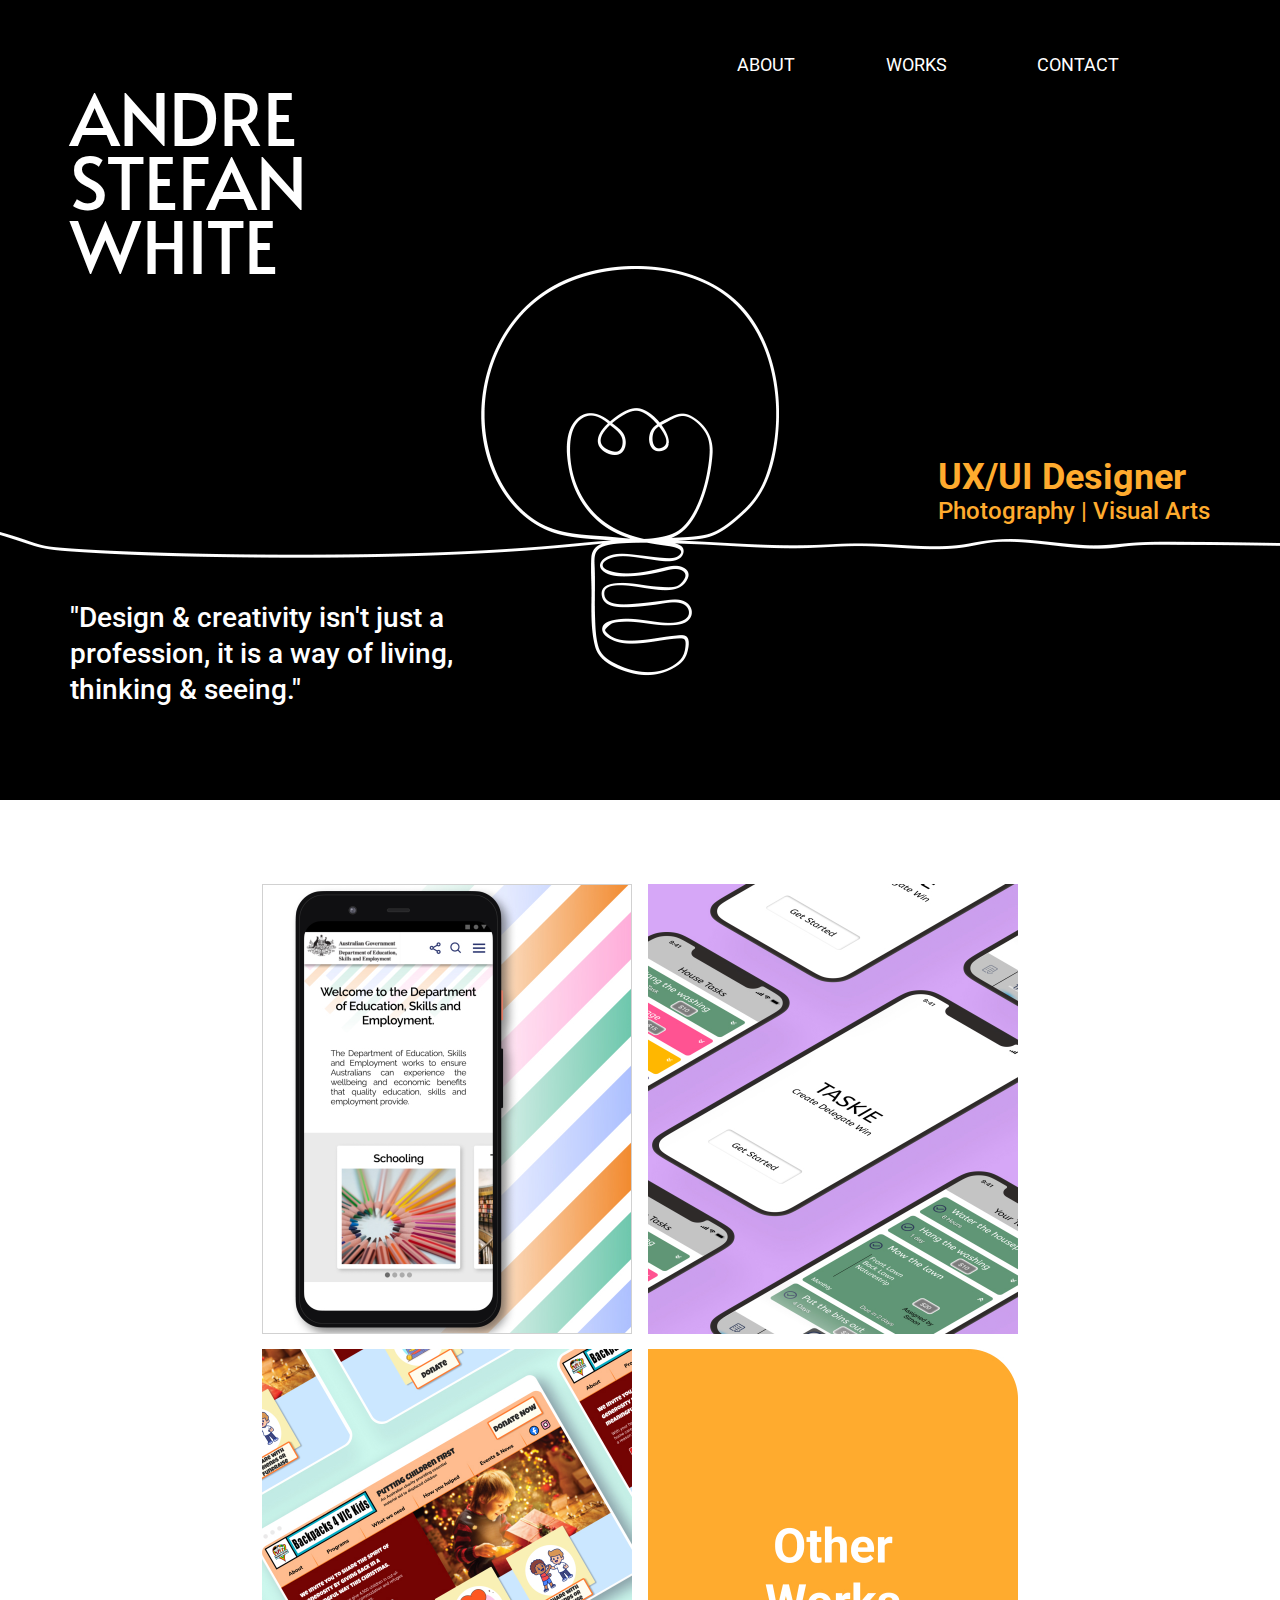
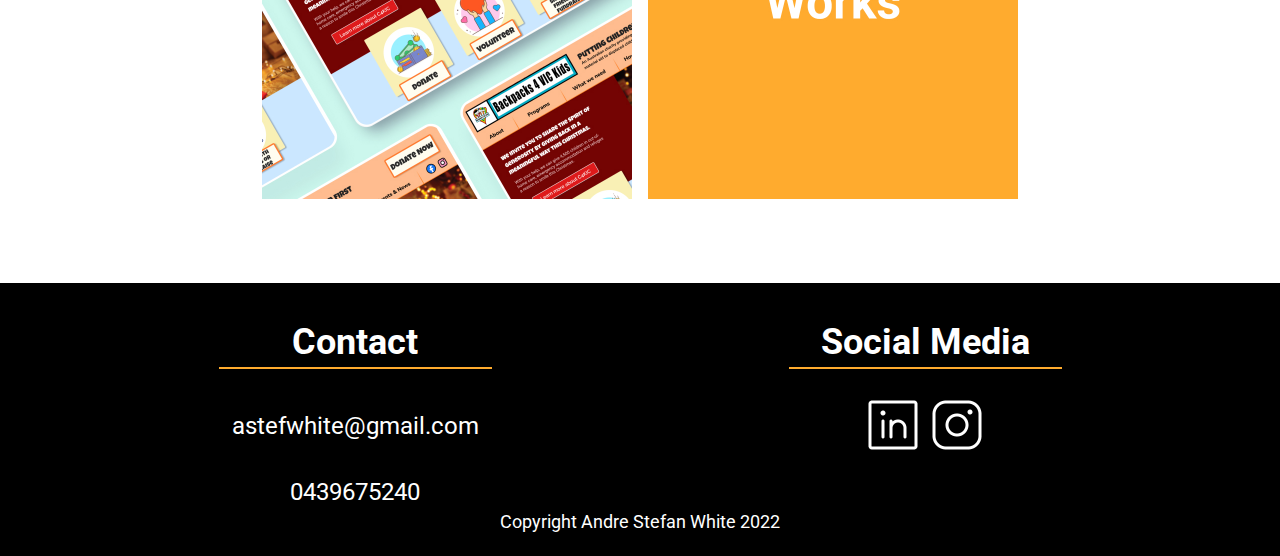
==== index.html @ 2cd82240 "jQuery and keyframe animations added" ====
<!DOCTYPE html>
<html>
    <head>
        <link href="CSS/styles.css" type="text/css" rel="stylesheet">
        <link rel="preconnect" href="https://fonts.googleapis.com">
        <link rel="preconnect" href="https://fonts.gstatic.com" crossorigin>
        <link href="https://fonts.googleapis.com/css2?family=Open+Sans&family=Roboto&display=swap" rel="stylesheet">
        <link rel="preconnect" href="https://fonts.googleapis.com">
        <link rel="preconnect" href="https://fonts.gstatic.com" crossorigin>
        <link href="https://fonts.googleapis.com/css2?family=Alata&display=swap" rel="stylesheet">
       </head>
    <body>
          <!--nav bar-->

        <header id="mainTaskbar">
            <div id="taskBarContent" class="homeNav">
                <a href="./index.html">
                    <img src="images/logoAlt.png" class="logoAlt">
                </a>
                <nav class="mainHeader">
                    <a href="./about.html">ABOUT</a>
                    <a href="./works.html">WORKS</a>
                    <a href="#contact">CONTACT</a>
                </nav>
                <div class="dropdownContainer">
                    <img id="hamburger" src="images/hamburgerDark.png">
                    <ul id="dropdown">
                        <a href="./about.html">ABOUT</a>
                        <a href="./works.html">WORKS</a>
                        <a href="#contact">CONTACT</a>
                    </ul>
                </div>
            </div>
        </header>

        <!-- hero section here-->
        <section id="heroZone" class="homeHero">
            <div id="heroGrid">
                <p class="bigLogo">ANDRE STEFAN WHITE</p>
                <h2 class="quote">"Design & creativity isn't just a profession, it is a way of living, thinking & seeing."</h2>
                <div class="mytitle">
                    <h1>UX/UI Designer</h1>
                    <h2>Photography | Visual Arts</h2>
                </div>
            </div>
           
        </section>

        <!--Content section here-->
        <section id="contentSection">
            <div id="contentGrid">
                <canvas id="cards1" class="contentGridArea"></canvas>
                <canvas id="cards2" class="contentGridArea"></canvas>
                <canvas id="cards3" class="contentGridArea"></canvas>
                <canvas id="cards4" class="contentGridArea"></canvas>
            </div>            
        </section>

        <!--footer section in here-->
        <footer id="footer">
            <div id="footerGrid">
                <div id="contactHeader" class="footerBox">
                    <h1> Contact</h1>
                    <p>astefwhite@gmail.com</p>
                    <p>0439675240</p>
                </div>
                <div id="scHeader" class="footerBox">
                    <h1>Social Media</h1>
                    <div id="scIcons" class="footerBox2">
                        <img href="#" src="images/ph_linkedin-logo-light.jpg">
                        <img href="#" src="images/ph_instagram-logo-light.jpg">
                    </div>
                </div>
                <p class="fineprint">Copyright Andre Stefan White 2022</p>
            </div>
        </footer>
        <script src="https://ajax.googleapis.com/ajax/libs/jquery/3.6.0/jquery.min.js"></script>
        <script src="js/index.js"></script>
    </body>
</html>
---- CSS/styles.css ----
/*my portfolio style*/
/*mainHeader and navbar*/
body {
    display: flex;
    flex-direction: column;
    justify-content: center; 
    align-content: center;
    height:100%;
    margin: 0;
    padding: 0;
}

h1 {
    font-family: -apple-system, BlinkMacSystemFont, 'Segoe UI', Roboto, Oxygen, Ubuntu, Cantarell, 'Open Sans', 'Helvetica Neue', sans-serif;
    font-style: normal;
    font-weight: bold;
    font-size: 36px;
    line-height: 64px;
    color: black;

}
h2 {
    font-family: -apple-system, BlinkMacSystemFont, 'Segoe UI', Roboto, Oxygen, Ubuntu, Cantarell, 'Open Sans', 'Helvetica Neue', sans-serif;
    font-style: normal;
    font-weight: bold;
    font-size: 28px;
    line-height: 36px;
    color: black;
}
p {
    font-family: -apple-system, BlinkMacSystemFont, 'Segoe UI', Roboto, Oxygen, Ubuntu, Cantarell, 'Open Sans', 'Helvetica Neue', sans-serif;
    font-style: normal;
    font-weight: normal;
    font-size: 28px;
    line-height: 33px;
    color: black;
}
html {
    scroll-behavior: smooth;
}
#mainTaskbar {
    display: flex;
    flex-direction: row;
    justify-content: center;
    width: 100%;
    height: 85px;
    background-color: black;
}

#taskBarContent {
    display: flex;
    position: relative;
    width: 1140px;
    height: 85px;
    justify-self: center;
    justify-content: space-between;
    align-content: flex-end;
}
#taskBarContent img {
    display:none;
}

#taskBarContent.homeNav {
    justify-content: flex-end;
}
nav {
    width: 564px;
    display: flex;
    flex-direction: row;
    justify-content: space-evenly;
    align-content: center;
    margin-top: 40px;
}

#logo {
    display:flex;
    margin-top: 40px;
    font-family: 'Alata', sans-serif;
    font-size: 36px;
    font-weight: 400;
    color: white;
}

#logoAlt {
    display: none;
    width: 100px;
    height:55px;
    justify-self: flex-start;
    margin-top: 40px;
    padding-top:25px;
    
}

.mainHeader a {
    margin-top: 10px;
    font-family: -apple-system, BlinkMacSystemFont, 'Segoe UI', Roboto, Oxygen, Ubuntu, Cantarell, 'Open Sans', 'Helvetica Neue', sans-serif;
    font-style: normal;
    font-size: 18px;
    line-height: 30px;
    font-weight:400;
    text-decoration-line: none;
    border-bottom:none;
    color: white;
}
.mainHeader a:hover {
    border-bottom: 5px solid #FFAB2E;
} 
.mainHeader a:active {
    color: #61C6FF;
}           

#hamburger {
    display: none;
    width: 60px;
    height: 60px;
    padding: 0 auto;
    justify-self: flex-end;
    background-position: right center;
    background-repeat: no-repeat;
    background-size: contain;

}

#dropdownContainer {
    display: none;
    flex-direction: column;
    position:relative;
    height: 235px;
    width: 100%;
    margin-right: 20px;
    padding-right:20px;
    justify-content: space-evenly;
    background-color: black;
    transition: 0.2s;
}

#dropdown {
    display: none;
    flex-direction: column;
    position: relative;
    justify-content:space-between;
    height: 170px;
    border-top: 3px solid #FFAB2E;
    border-bottom: 3px solid #FFAB2E;
    text-align: right;
    background-color: black;
    z-index: 1;

}

#dropdown a {
    margin-top: 30px;
    margin-bottom: 30px;
    font-family: -apple-system, BlinkMacSystemFont, 'Segoe UI', Roboto, Oxygen, Ubuntu, Cantarell, 'Open Sans', 'Helvetica Neue', sans-serif;
    font-style: normal;
    font-size: 20px;
    line-height: 50px;
    font-weight:400;
    text-decoration-line: none;
    border-bottom: none;
    color: white;
}

#dropdown a:hover {
    border-bottom: 5px solid #FFAB2E;
} 

/*hero section*/

#heroZone {
    display: flex;
    width: 100%;
    height:715px;
    justify-content: center;
    align-content: center;
    margin:0;
    background-image: url("../images/DrawFrame\ 13.png");
    background-position: center; /* Center the image */
    background-repeat: no-repeat; /* Do not repeat the image */
    background-size: cover; 
    animation: heroBulb 5.2s linear 1;
    
}
#heroGrid {
    display: grid;
    width: 1140px;
    height: 715px;
    grid-template-columns:  1fr 1fr;
    grid-template-rows: 1fr 1fr;
    grid-template-areas:
    "bigLogo ..."
    "quote  mytitle";
   

}

.bigLogo {
    grid-area: bigLogo;
    display: flex;
    align-content: flex-start;
    justify-content: flex-start;
    margin-top: 0 auto;
    width:281px;
    height: 208px;
    margin: 0;
    font-family: 'Alata', sans-serif;
    font-style: normal;
    font-weight: normal;
    font-size: 72px;
    line-height: 64px;
    color: white;
}


.mytitle {
    grid-area: mytitle;
    justify-self: flex-end;
    align-self: flex-start;
    margin-top: 0;
    font-family: -apple-system, BlinkMacSystemFont, 'Segoe UI', Roboto, Oxygen, Ubuntu, Cantarell, 'Open Sans', 'Helvetica Neue', sans-serif;
    font-size: 30px;
    font-weight: bold;
    color: #FFAB2E;

}

.mytitle h1 {
    color: #FFAB2E;
    line-height: 20px;
}

.mytitle h2 {

    font-family: -apple-system, BlinkMacSystemFont, 'Segoe UI', Roboto, Oxygen, Ubuntu, Cantarell, 'Open Sans', 'Helvetica Neue', sans-serif;
    font-size: 24px;
    line-height: 0px;
    font-weight: 500;
    color: #FFAB2E;
}

.quote {
    grid-area: quote;
    display: flex;
    width: 400px;
    height: 120px;
    align-self: flex-end;
    justify-self:flex-start;
    margin-bottom: 5rem;
    font-family: -apple-system, BlinkMacSystemFont, 'Segoe UI', Roboto, Oxygen, Ubuntu, Cantarell, 'Open Sans', 'Helvetica Neue', sans-serif;
    font-size: 28px;
    font-weight: 500;
    color: white;
}
#taskBarContent a {
    text-decoration: none;
}
        /*about page hero section*/

#aboutHero {
    display: flex;
    justify-content: center;
    align-content: center;
    height:715px;
    background-color: black;
   
}
.portrait {
    display: flex;
    background: url('../images/PortraitHero.png');
    background-size: cover;
    align-self: center;
    position: relative;
    margin: 0 auto;
    width: 820px;
    height:548px;

}


/*works Hero Section*/

#worksHeroGrid {
    display: grid;
    width: 1140px;
    height: 633px;
    position: relative;
    margin-top: 82px;
    grid-template-columns: 1fr 1fr;
    grid-template-rows: 316.5px 316.5px;
    grid-template-areas: 
    "caseStudies worksHeroImg"
    "otherStuff worksHeroImg";
    justify-self: end;
}

.worksHeroImg {
    grid-area: worksHeroImg;
    width: 575px;
    height: 633px;
    display: flex;
    flex-direction: column;
    justify-content: center;
    align-content: flex-end;
    background-image: url("../images/WorksHero.png");
    background-position: center bottom;
    background-repeat: no-repeat;
    background-size: contain;
}

#caseStudies {
    grid-area: caseStudies;
}

#otherStuff {
    grid-area: otherStuff;
}

.worksHeroCatg h1 {
    color: white;
    line-height: 24px;
}

.worksHeroCatg a {
    color: #FFAB2E;
    width: 350px;
    line-height: 26px;
    align-self: center;
    text-decoration-line: none;
    font-family: -apple-system, BlinkMacSystemFont, 'Segoe UI', Roboto, Oxygen, Ubuntu, Cantarell, 'Open Sans', 'Helvetica Neue', sans-serif;
    font-size: 28px;
    font-weight: 500;
}

.worksHeroCatg {
    display: flex;
    flex-direction: column;
    justify-content: flex-start;
    align-content: space-between;
}

.worksHeroCatg a:hover {
    text-decoration-line: underline;
    text-decoration-style: solid;
    text-decoration-thickness: 3px;
}


/*main content*/
    /*home page*/

#contentSection {
    display: flex;
    position: relative;
    width: 100%;
    height: 1083px;
    align-content:center;
    justify-content: center;
    

}
#contentGrid {
    display: grid;
    position: relative;
    width: 756px;
    height: 915px;
    margin-top: 84px;
    margin-bottom: 84px;
    grid-template-columns: 1fr 1fr;
    grid-template-rows: 1fr 1fr;
    grid-template-areas: 
    "cards1 cards2"
    "cards3 cards4";
    gap: 15px;
    box-shadow: 3 3 6 8 rgba(0, 0, 0, 0.3);

}

.contentGridArea {
    height: 450px;
    width: 370px;
    background-color: grey;
}
#cards1 {
    grid-area: cards1;
    background-image: url("../images/Cards_DESE.jpg");
    background-position: center;
    background-repeat: no-repeat;  
    background-size: cover;
}
#cards2 {
    grid-area: cards2;
    background-image: url("../images/Cards_Taskie.jpg");
    background-position: center;
    background-repeat: no-repeat;  
    background-size: cover;
}
#cards3 {
    grid-area: cards3;
    background-image: url("../images/Cards_B4VK.jpg");
    background-position: center;
    background-repeat: no-repeat;  
    background-size: cover;
}
#cards4 {
    grid-area: cards4;
    background-image: url("../images/Cards_Other.jpg");
    background-position: center;
    background-repeat: no-repeat;  
    background-size: cover;
}
/*about page*/

#aboutMe {
    display: flex;
    flex-direction: column;
    width: 948px;
    height: 680px;
    position: relative;
    margin: 0 auto;
    padding-top: 3rem;
}

#resume {
    display: flex;
    flex-direction: row;
    align-self: center;
    justify-content: center;
    align-items: center;
    padding: 10px;
    position: relative;
    width: 178px;
    height: 45px;
    font-family: -apple-system, BlinkMacSystemFont, 'Segoe UI', Roboto, Oxygen, Ubuntu, Cantarell, 'Open Sans', 'Helvetica Neue', sans-serif;
    font-size: 28px;
    font-weight:500;
    color: #26556F;
    background: #FFFFFF;
    border: 3px solid #FFAB2E;
    box-sizing: border-box;
    border-radius: 4px;
    transform: none;
    animation: myResume 2.5s linear infinite;

}
#resume:hover {
    box-shadow: 4px 6px 10px rgba(0, 0, 0, 0.3);
}

#aboutMe a {
    text-decoration: none;
    align-self: center;
}
/*about page - skills main section*/

    #skillsMain {
        display: flex;
        position: relative;
        width: 100%;
        height: 554px;
        justify-content: center;
        align-content: center;
        background-color: #efefef;
        }
      
      #skillsGrid {
          display: grid;
          height: 441px;
          width: 1140px;
          position: relative;
          align-content: center;
          justify-content: center;
          grid-template-columns: 1fr 1fr 1fr 1fr;
          grid-template-rows: 120px 295px;
          grid-template-areas: 
          ". headerSkills headerSkills ."
          "skills research empathy software";
          gap:10px;
          background-color: #EFEFEF;
      }
      
      .skillsGridArea {
          display: flex;
          flex-direction: column;
          justify-content: flex-start;
          align-self: flex-start;
          margin: 0 auto;
          width: 274px;
          height: 295px;
          background-color: #EFEFEF;
      }
      
      #skills {
          grid-area: skills;
          align-items: center;
      }
      
      #research {
          grid-area: research;
          align-items: center;
      
      }
      #empathy {
          grid-area: empathy;
          align-items: center;
      
      }
      #software {
          grid-area: software;
          align-items: center;
          justify-content: flex-start;
      
      }
      .headerSkills {
          grid-area: headerSkills;
          text-align: center;
          align-self: center;
          width: 548px;
      }
      
      li {
          list-style: none;
          font-family: -apple-system, BlinkMacSystemFont, 'Segoe UI', Roboto, Oxygen, Ubuntu, Cantarell, 'Open Sans', 'Helvetica Neue', sans-serif;
          font-style: normal;
          font-weight: normal;
          font-size: 28px;
          line-height: 33px;
          text-align: center;
          color: #000000;
      
      }
      
      #skillsGrid h2 {
          font-family: -apple-system, BlinkMacSystemFont, 'Segoe UI', Roboto, Oxygen, Ubuntu, Cantarell, 'Open Sans', 'Helvetica Neue', sans-serif;
          font-style: normal;
          font-weight: bold;
          font-size: 28px;
          line-height: 36px;
      }
/*works Main Content*/

#worksSection {
    display: flex;
    position: relative;
    width: 100%;
    height: 1538px;
    align-content: center;
    justify-content: center;
    margin-top: 84px;
    margin-bottom: 84px;
}

#worksGrid {
    display: grid;
    width: 951px;
    height: 1370px;
    position: relative;
    justify-content: center;
    align-content: center;
    grid-template-columns: 1fr 1fr;
    grid-template-rows: 1fr 1fr 1fr;
    grid-template-areas:
    "taskie taskieCard"
    "dese deseCard"
    "b4vk b4vkCard";
    gap: 10px;

}
#taskie {
    grid-area: taskie;
    width: 350px;
}

#dese {
    grid-area: dese;
    width: 350px;
}
#b4vk {
    grid-area: b4vk;
    width: 350px;
}
#taskieCard {
    grid-area: taskieCard;
    justify-self: right;
}
#deseCard {
    grid-area: deseCard;
    justify-self: right;
}
#b4vkCard {
    grid-area: b4vkCard;
    justify-self: right;
}

#worksGrid h1 {
    line-height: 34px;
}

#worksGrid p {
    line-height: 28px;
    font-weight: 500;
}

/*works Other*/

.squareCards a {
    width: 274px;
    height: 274px;
    background-color: #c5c5c5;
}

.squareCards {
    display: flex;
    flex-direction: row;
    justify-content: space-between;
}

#worksOther {
    display: flex;
    width: 100%;
    height: 1047px;
    background-color: #EFEFEF;
    align-content: center;
    justify-content: center;
}
#worksContent {
    display: flex;
    flex-direction: column;
    width: 1140px;
    height: 879px;
    justify-content: space-between;
    margin-top: 76px;
}
/*qualifications content*/

#qualifications {
    display: flex;
    flex-direction: column;
    align-content: flex-start;
    text-align: center; 
    width: 755px;
    height: 680px;
    position: relative;
    margin: 0 auto;
    padding: 3rem 0rem 3rem 0rem;
}


#iAlsoLike {
    display: flex;
    flex-direction: column;
    justify-content: center;
    text-align: center;
    width: 100%;
    height: 450px;
    position: relative;
    margin: 0 auto;
    padding: 42px 0 42px 0px;
    background-color: #EFEFEF;
}
#iAlsoLike div {
    display: flex;
    flex-direction: column;
    float: left;
    justify-content: flex-start;
    align-content: flex-start;
    position: relative;
    width: 948 px;
    height: 366px;

}
/*footer*/

#footer {
    display: flex;
    width: 100%;
    height: 273px;
    justify-content: center;
    background-color: black;
}

#footerGrid {
    display: grid;
    width: 1140px;
    height: 273px;
    justify-content: center;
    grid-template-rows: 75% 25%;
    grid-template-columns: 1fr 1fr;
    grid-template-areas:
    "contactHeader scHeader"
    " fineprint fineprint";
    background-color: black;
}
.footerBox {
    display: flex;
    flex-direction: column;
    align-content: center;
    justify-self: center;
    padding-block-start: 10px;
    width: 273px;
    height: 100px;
      
}
.footerBox2 {
    display: flex;
    flex-direction: row;
    height: 100px;
    justify-content: center;
  
}

#contactHeader {
    grid-area: contactHeader;
  
}


#scHeader {
    grid-area: scHeader;
  
}


.fineprint {
    grid-area: fineprint;
    justify-self: center;
    align-self: end;
    font-family: -apple-system, BlinkMacSystemFont, 'Segoe UI', Roboto, Oxygen, Ubuntu, Cantarell, 'Open Sans', 'Helvetica Neue', sans-serif;
    font-size: 18px;
    color: #ffffff;
}


#scIcons img {
    width: 64px;
    height: 64px;
}
#contactHeader h1 {
  font-family: -apple-system, BlinkMacSystemFont, 'Segoe UI', Roboto, Oxygen, Ubuntu, Cantarell, 'Open Sans', 'Helvetica Neue', sans-serif;
  font-size: 36px;
  line-height: 50px;
  font-weight: bold;
  text-align: center;
  border-bottom: 2px solid #FFAB2E;
  color: #ffffff;
}
#contactHeader p {
  font-family: -apple-system, BlinkMacSystemFont, 'Segoe UI', Roboto, Oxygen, Ubuntu, Cantarell, 'Open Sans', 'Helvetica Neue', sans-serif;
  font-size: 24px;
  font-weight: 400;
  line-height: 18px;
  text-align:center;
  color: #ffffff;
}
#scHeader h1 {
  font-family: -apple-system, BlinkMacSystemFont, 'Segoe UI', Roboto, Oxygen, Ubuntu, Cantarell, 'Open Sans', 'Helvetica Neue', sans-serif;
  font-size: 36px;
  line-height: 50px;
  text-align: center;
  font-weight: bold;
  border-bottom: 2px solid #FFAB2E;
  color: #ffffff;
}
/*keyframes animation*/

@keyframes heroBulb {
    0% {background-image: url("../images/DrawFrame\ 1.png");}
    7% {background-image: url("../images/DrawFrame\ 2.png");}
    14% {background-image: url("../images/DrawFrame\ 3.png");}
    21% {background-image: url("../images/DrawFrame\ 4.png");}
    28% {background-image: url("../images/DrawFrame\ 5.png");}
    35% {background-image: url("../images/DrawFrame\ 6.png");}
    42% {background-image: url("../images/DrawFrame\ 7.png");}
    49% {background-image: url("../images/DrawFrame\ 8.png");}
    56% {background-image: url("../images/DrawFrame\ 9.png");}
    63% {background-image: url("../images/DrawFrame\ 10.png");}
    70% {background-image: url("../images/DrawFrame\ 11.png");}
    77% {background-image: url("../images/DrawFrame\ 12.png");}
    85% {background-image: url("../images/DrawFrame\ 13.png");}
    92% {background-image: url("../images/DrawFrame\ 15.png");}
    100% {background-image: url("../images/DrawFrame\ 13.png");}
}

@keyframes myResume {
   0% {background: white;}
   25% {width:45px;}
   50% {background: #FFAB2E; border-radius: 50px;}75% {width:45px;}
   100% {background: white; width: 174px;}
  }
/*button annimation*/
 

/*responsive web design - media query*/

@media only screen and (max-width: 600px) {

    body {
    display: flex;
    flex-direction: column;
    justify-content:flex-start; 
    align-content: center;
    height: 100%;
    margin: 0;
    padding: 0;
}
/*main header and navbar*/

    #mainTaskbar {
        display: flex;
        flex-direction: row;
        justify-content: center;
        align-content: center;
        width: 100%;
        height: 100px;
        background-color: black;
    }
    
    #taskBarContent {
        display: flex;
        flex-direction: row;
        width: 320px;
        height: 100px;
        justify-content: space-between;
        align-content: flex-end;
        padding-top: 20px;
        gap:5rem;
    }
    
    nav {
        width: 100px;
        height:auto;
        display: flex;
        position: relative;
        flex-direction: column;
        justify-content: flex-end;
        align-self: flex-end;
        text-align: right;
        margin-top: 40px;
    }

    #taskBarContent img {
        display:flex;
        width: 100px;
        height:55px;
        align-self: flex-end;
    }
    .mainHeader {
    display: none;
    }

    .hamburger {
        display: flex;
    }
  

    #logo {
        display:none;
    }

    /*hero sections*/
        /*home hero section*/

        #heroZone {
            display: flex;
            flex-direction:column;
            width: 100%;
            height: fit-content;
            justify-content: center;
            align-content: center;
            background-image: url("../images/LightBulb.png");
            background-position: top center; /* Center the image */
            background-repeat: no-repeat; /* Do not repeat the image */
            background-size: contain;
            background-color: black; 
        }
        #heroGrid {
            display: grid;
            width: 100%;
            max-height: 550px;
            grid-template-columns: 1fr;
            grid-template-rows: 1fr 1fr;
            grid-template-areas:
            "mytitle"
            "quote";
        }
        .bigLogo {
            display: none;
        }
        .mytitle {
            grid-area: mytitle;
            justify-self: center;
            align-self: flex-end;
        }

        .quote {
            grid-area: quote;
            justify-self: center;
            align-self: center;
        }

        /*about hero section*/
        .portrait {
            display: flex;
            background: url('../images/PortraitHero.png');
            background-size: 260%;
            background-repeat: no-repeat;
            background-position: 65% 25%;
            align-self: center;
            position: relative;
            margin: 0 auto;
            width: 320px;
            height:548px;
        
        }

        /*works hero section*/
        #worksHeroGrid {
            display: grid;
            width: 320px;
            height: 633px;
            position: relative;
            margin: 6rem 0rem 3rem 0rem;
            grid-template-columns: 1fr;
            grid-template-rows: 250px 250px;
            grid-template-areas: 
            "caseStudies"
            "otherStuff";
            justify-self: end;
        }
        
        .worksHeroImg {
            display: none;
        }

    /*content sections*/
        /*home page*/
    #contentSection {
        display: flex;
        flex-direction: column;
        position: relative;
        max-width: 100%;
        height: fit-content;
        align-content:center;
        justify-content: center;
        
    
    }

    #contentGrid {
        display: grid;
        position: relative;
        max-width: 100%;
        height: 1686px;
        margin-top: 2rem;
        margin-bottom: 2rem;
        grid-template-columns: 1fr;
        grid-template-rows: 1fr 1fr 1fr 1fr;
        grid-template-areas: 
        "cards1"
        "cards2"
        "cards3"
        "cards4";
        gap: 15px;
    
    }
    #cards1, #cards2, #cards3, #cards4 {
        justify-self: center;
        align-self: center;
    }
    .contentGridArea {
        height: 389px;
        width: 320px;
    }

    /*about page*/
    #aboutMe {
        display: flex;
        flex-direction: column;
        width: 320px;
        height: auto;
        position: relative;
        margin: 0 auto;
        padding-top: 3rem;
        padding-bottom: 3rem;
    }
    #skillsMain {
        display: flex;
        position: relative;
        width: 100%;
        height: auto;
        justify-content: center;
        align-content: center;
        background-color: #efefef;
        }
      
      #skillsGrid {
          display: grid;
          height: auto;
          width: 320px;
          position: relative;
          align-content: center;
          justify-content: center;
          grid-template-columns: 1fr;
          grid-template-rows: 120px 295px 295px 295px 295px;
          grid-template-areas: 
          "headerSkills"
          "skills"
          "research"
          "empathy"
          "software";
          gap:20px;
          padding-bottom: 3rem;
          background-color: #EFEFEF;
      }
      #qualifications {
        width: 320px;
        height: auto;
        position: relative;
        margin: 0 auto;
        padding: 3rem 0rem 3rem 0rem;
    }
    #iAlsoLike div {
        display: flex;
        flex-direction: column;
        justify-content: flex-start;
        align-content: flex-start;
        position: relative;
        width: 300 px;
        height: 400px;   
    }

        /*Works content*/

        #worksSection {
            display: flex;
            position: relative;
            width: 100%;
            height: 2125px;
            align-content: center;
            justify-content: center;
            margin-top: 84px;
            margin-bottom: 84px;
        }
        
        #worksGrid {
            display: grid;
            width: 320px;
            height: 2125px;
            position: relative;
            justify-content: center;
            align-content: center;
            grid-template-columns: 1fr;
            grid-template-rows: 1fr 1fr 1fr 1fr 1fr 1fr;
            grid-template-areas:
            "taskie"
            "taskieCard"
            "dese"
            "deseCard"
            "b4vk"
            "b4vkCard";
            gap: 10px;
        }

        #taskie, #dese, #b4vk {
            width: 320px;
        }

        .squareCards a {
            width: 150px;
            height: 150px;
            background-color: #c5c5c5;
        }
        
        .squareCards {
            display: flex;
            flex-direction: row;
            flex-wrap: wrap;
            justify-content: space-between;
            height: 340px;
        }
        
        #worksOther {
            display: flex;
            width: 100%;
            height: 1140px;
            background-color: #EFEFEF;
            align-content: center;
            justify-content: center;
            gap:20px;
        }
        #worksContent {
            display: flex;
            flex-direction: column;
            width: 320px;
            height: 1037px;
            justify-content: space-between;
            margin-top: 3rem;
        }
    /*footer*/

    #footer {
        display: flex;
        flex-direction: column;
        position: relative;
        width: 100%;
        min-height: 500px;
        justify-content: space-between;
        align-content: flex-end;
        background-color: black;
    }
    
    #footerGrid {
        display: grid;
        max-width: 100%;
        position: relative;
        justify-content: center;
        grid-template-rows: 40% 40% 20%;
        grid-template-columns: 100%;
        grid-template-areas:
        "contactHeader"
        "scHeader"
        "fineprint";
        background-color: black;
        gap: 6rem;
    }
}
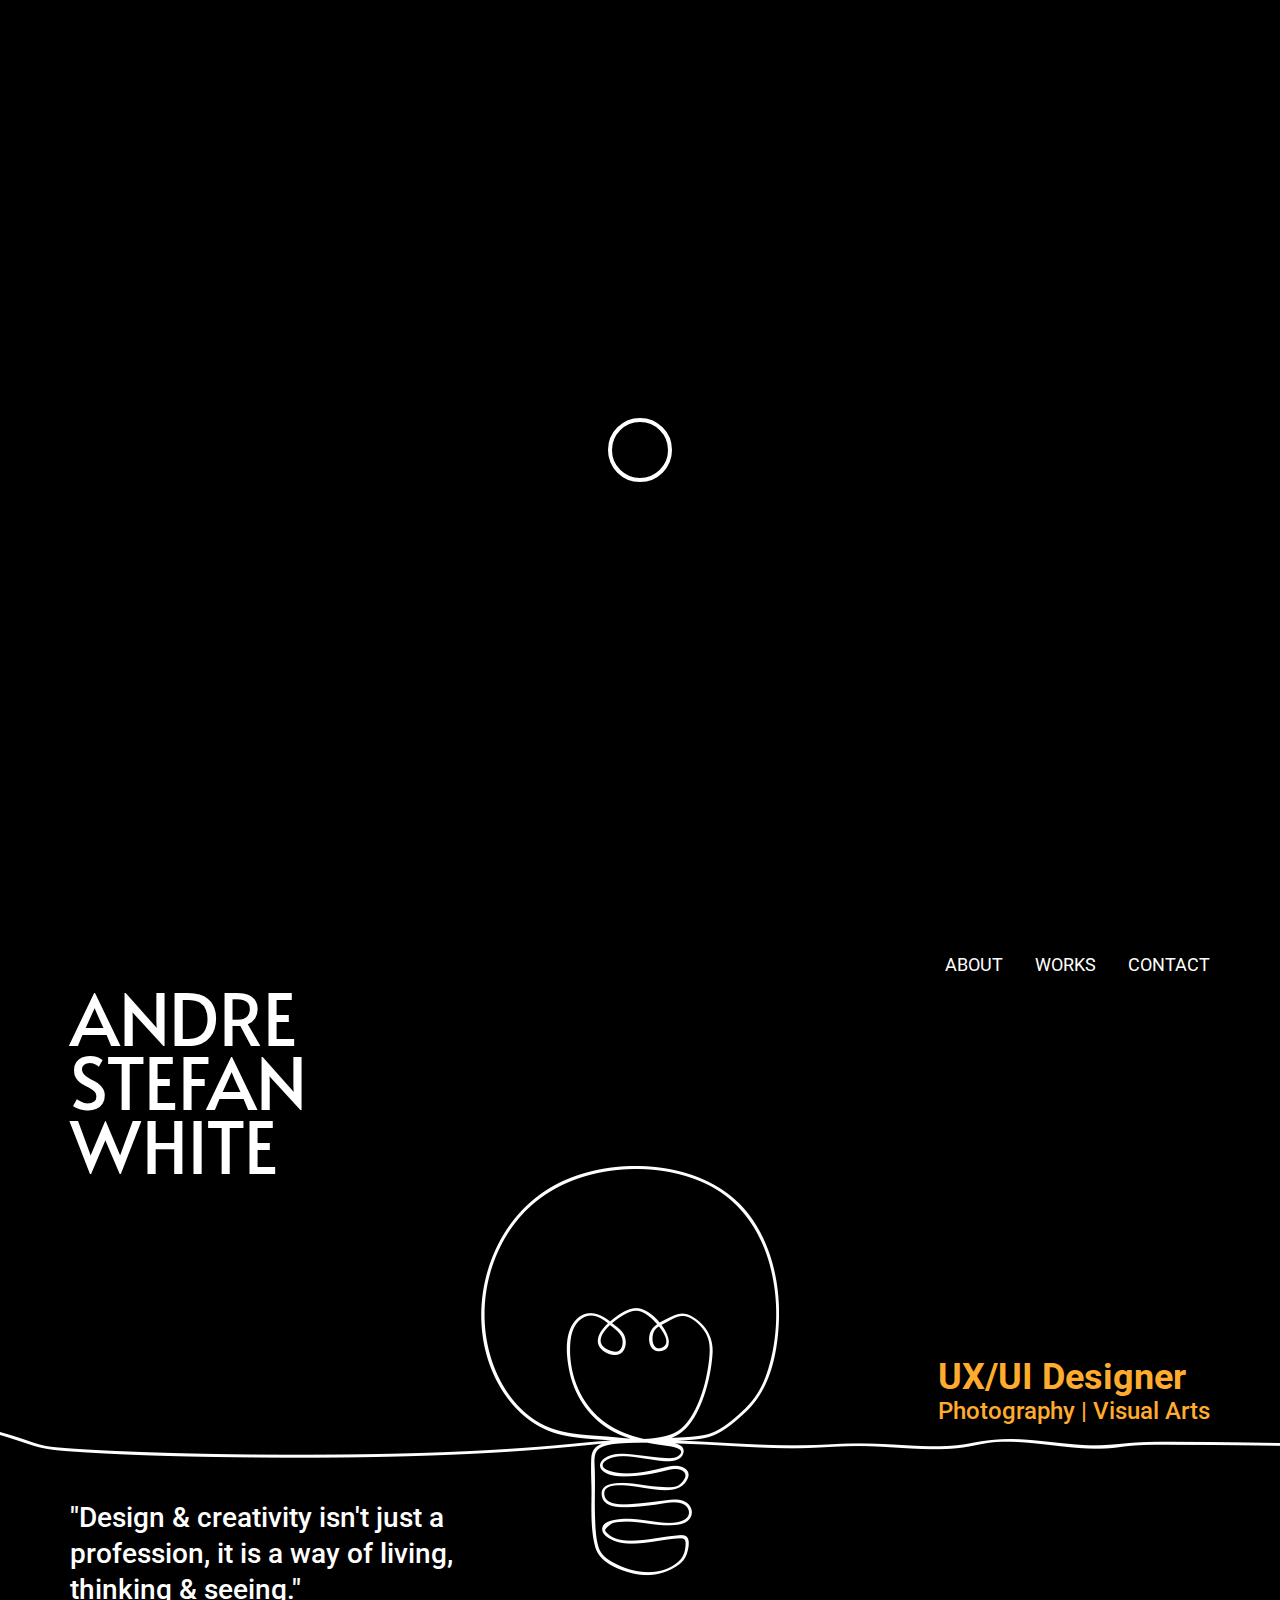
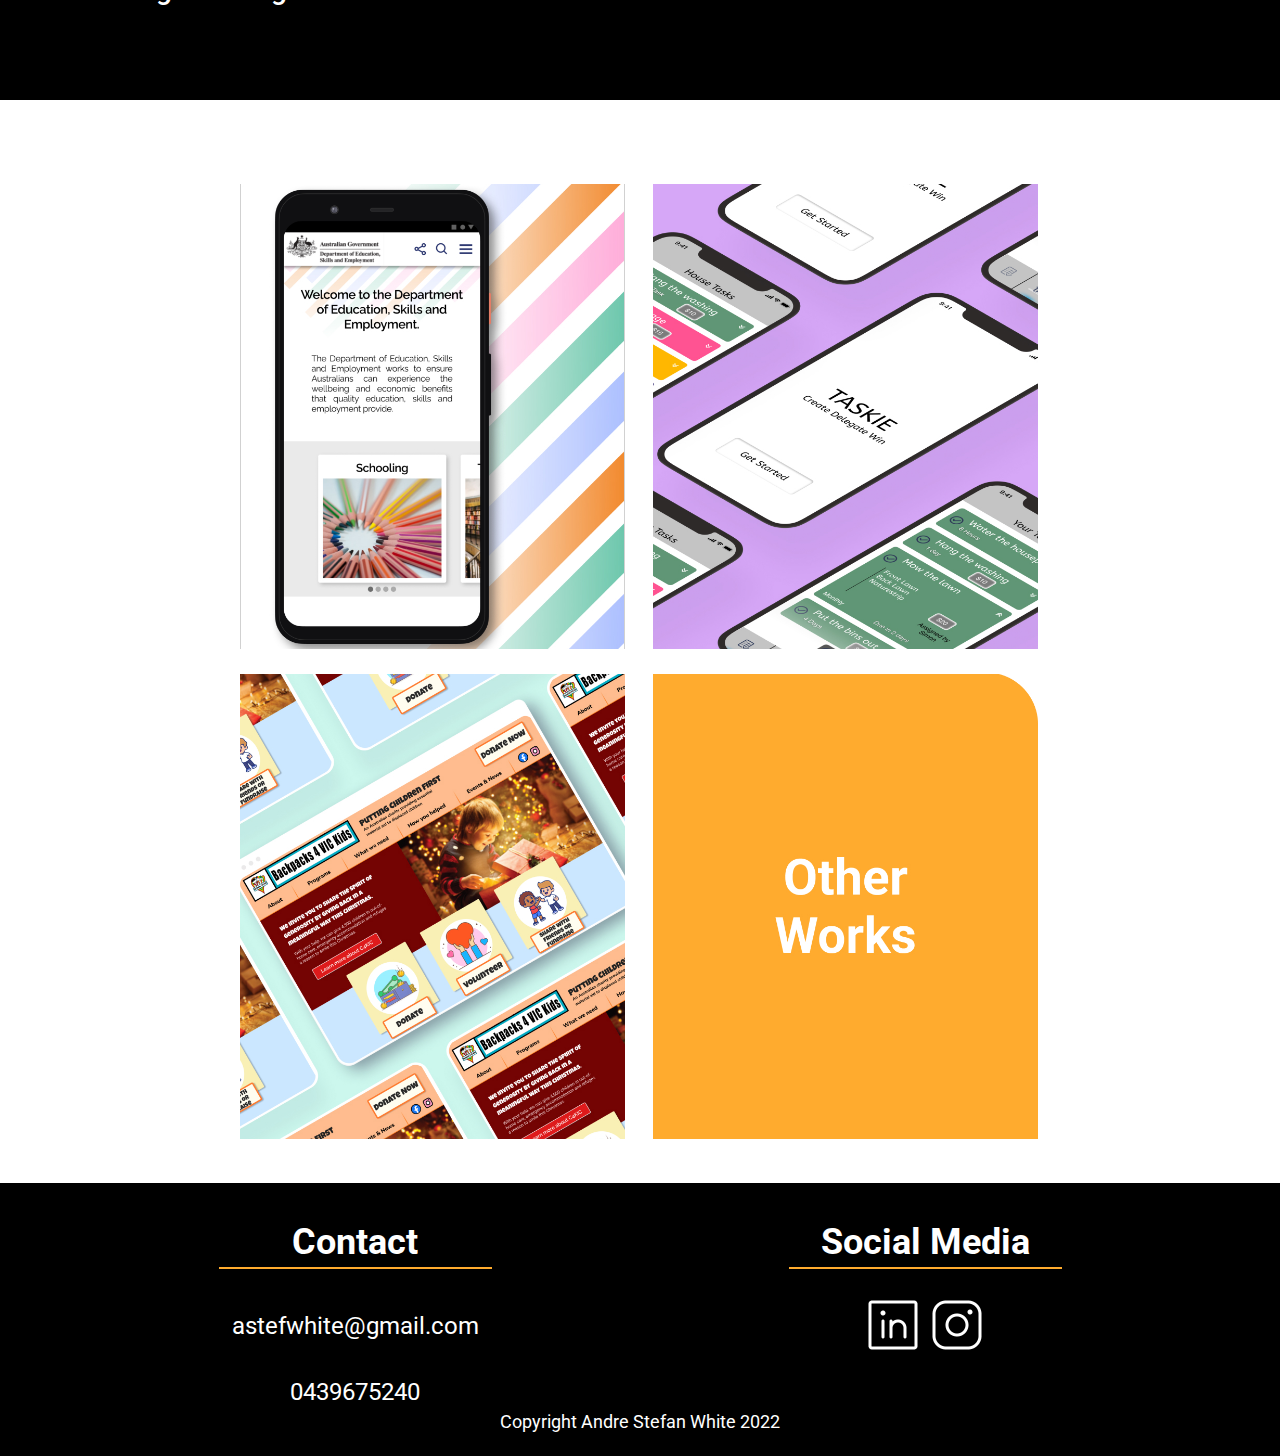
==== commit fe3857da: "Adjustments to UI interactions and basic formating changes" ====
--- a/index.html
+++ b/index.html
@@ -10,6 +10,9 @@
         <link href="https://fonts.googleapis.com/css2?family=Alata&display=swap" rel="stylesheet">
        </head>
     <body>
+        <div class="pageLoader">
+            <div class="loader"></div>
+        </div>
           <!--nav bar-->
 
         <header id="mainTaskbar">
@@ -49,10 +52,10 @@
         <!--Content section here-->
         <section id="contentSection">
             <div id="contentGrid">
-                <canvas id="cards1" class="contentGridArea"></canvas>
-                <canvas id="cards2" class="contentGridArea"></canvas>
-                <canvas id="cards3" class="contentGridArea"></canvas>
-                <canvas id="cards4" class="contentGridArea"></canvas>
+                <div id="cards1" class="contentGridArea"></div>
+                <div id="cards2" class="contentGridArea"></div>
+                <div id="cards3" class="contentGridArea"></div>
+                <div id="cards4" class="contentGridArea"></div>
             </div>            
         </section>
 
--- a/CSS/styles.css
+++ b/CSS/styles.css
@@ -67,7 +67,7 @@
     width: 564px;
     display: flex;
     flex-direction: row;
-    justify-content: space-evenly;
+    justify-content: flex-end;
     align-content: center;
     margin-top: 40px;
 }
@@ -93,6 +93,7 @@
 
 .mainHeader a {
     margin-top: 10px;
+    margin-left: 2rem;
     font-family: -apple-system, BlinkMacSystemFont, 'Segoe UI', Roboto, Oxygen, Ubuntu, Cantarell, 'Open Sans', 'Helvetica Neue', sans-serif;
     font-style: normal;
     font-size: 18px;
@@ -178,7 +179,7 @@
     background-position: center; /* Center the image */
     background-repeat: no-repeat; /* Do not repeat the image */
     background-size: cover; 
-    animation: heroBulb 5.2s linear 1;
+    animation: heroBulb 6s ease 3s 1;
     
 }
 #heroGrid {
@@ -361,7 +362,7 @@
 #contentGrid {
     display: grid;
     position: relative;
-    width: 756px;
+    width: 800px;
     height: 915px;
     margin-top: 84px;
     margin-bottom: 84px;
@@ -370,15 +371,23 @@
     grid-template-areas: 
     "cards1 cards2"
     "cards3 cards4";
-    gap: 15px;
-    box-shadow: 3 3 6 8 rgba(0, 0, 0, 0.3);
+    gap: 25px;
 
 }
 
 .contentGridArea {
-    height: 450px;
-    width: 370px;
-    background-color: grey;
+    display: flex;
+    height: 445px;
+    width: 365px;
+    padding: 10px;
+    box-shadow: none;
+}
+
+.contentGridArea:hover {
+    width: 372px;
+    height: 452px;
+    box-shadow: 3px 3px 6px rgba(0, 0, 0, 0.3);
+
 }
 #cards1 {
     grid-area: cards1;
@@ -449,6 +458,13 @@
 #aboutMe a {
     text-decoration: none;
     align-self: center;
+}
+
+#aboutMe .downloadExplain {
+    font-size: 16px;
+    font-weight:500;
+    color: #26556F;
+    text-align: center;
 }
 /*about page - skills main section*/
 
@@ -551,8 +567,8 @@
 
 #worksGrid {
     display: grid;
-    width: 951px;
-    height: 1370px;
+    width: 961px;
+    height: 1390px;
     position: relative;
     justify-content: center;
     align-content: center;
@@ -562,7 +578,7 @@
     "taskie taskieCard"
     "dese deseCard"
     "b4vk b4vkCard";
-    gap: 10px;
+    gap: 20px;
 
 }
 #taskie {
@@ -648,25 +664,27 @@
 #iAlsoLike {
     display: flex;
     flex-direction: column;
-    justify-content: center;
-    text-align: center;
+    justify-content: flex-start;
+    align-content: center;
     width: 100%;
-    height: 450px;
+    height: 350px;
     position: relative;
     margin: 0 auto;
-    padding: 42px 0 42px 0px;
+    padding: 2rem 0rem 2rem 0rem;
     background-color: #EFEFEF;
 }
-#iAlsoLike div {
+.iAlsoLikeText {
     display: flex;
     flex-direction: column;
-    float: left;
-    justify-content: flex-start;
-    align-content: flex-start;
-    position: relative;
-    width: 948 px;
-    height: 366px;
-
+    position: relative;
+    justify-content: space-around;
+    align-content: center;
+    text-align: left;
+    position: relative;
+    padding: 0 auto;
+    margin: 0 auto;
+    width: 944px;
+    height: auto;
 }
 /*footer*/
 
@@ -760,6 +778,28 @@
   border-bottom: 2px solid #FFAB2E;
   color: #ffffff;
 }
+
+/*preloader*/
+.pageLoader {
+    display: flex;
+    width: 100%;
+    height: 100vh;
+    z-index: 100000;
+    background: black;
+    justify-content: center;
+    align-items: center;
+  }
+  
+  .loader {
+    display: flex;
+    width: 3.5rem;
+    height: 3.5rem;
+    background: black;
+    border: 4px solid white;
+    border-radius: 50px;
+    animation: pulse 2.5s ease-in-out 1;
+  }
+
 /*keyframes animation*/
 
 @keyframes heroBulb {
@@ -786,9 +826,19 @@
    50% {background: #FFAB2E; border-radius: 50px;}75% {width:45px;}
    100% {background: white; width: 174px;}
   }
-/*button annimation*/
+/*preloader annimation*/
  
-
+@keyframes pulse {
+    0%{width: 3.5rem; height: 3.5rem;} 
+    15%{width: 7rem; height: 3.5rem;} 
+    25%{width: 3.5rem; height: 3.5rem;} 
+    40%{width: 3.5rem; height: 7rem;} 
+    50%{width: 3.5rem; height: 3.5rem;}
+    65%{width: 7rem; height: 3.5rem;} 
+    75%{width: 3.5rem; height: 3.5rem;}
+    90%{width: 3.5rem; height: 7rem;} 
+    100%{width: 3.5rem; height: 3.5rem;}
+  }
 /*responsive web design - media query*/
 
 @media only screen and (max-width: 600px) {
@@ -1018,14 +1068,23 @@
         margin: 0 auto;
         padding: 3rem 0rem 3rem 0rem;
     }
-    #iAlsoLike div {
+
+    #iAlsoLike {
+        width: 100%;
+        height: auto;
+        position: relative;
+        margin: 0 auto;
+        padding: 2rem 0rem 2rem 0rem;
+    }
+    .iAlsoLikeText {
         display: flex;
         flex-direction: column;
-        justify-content: flex-start;
-        align-content: flex-start;
         position: relative;
-        width: 300 px;
-        height: 400px;   
+        width: 320px;
+        height: auto;
+        padding-top: 3rem;
+        padding-bottom: 3rem;
+           
     }
 
         /*Works content*/
